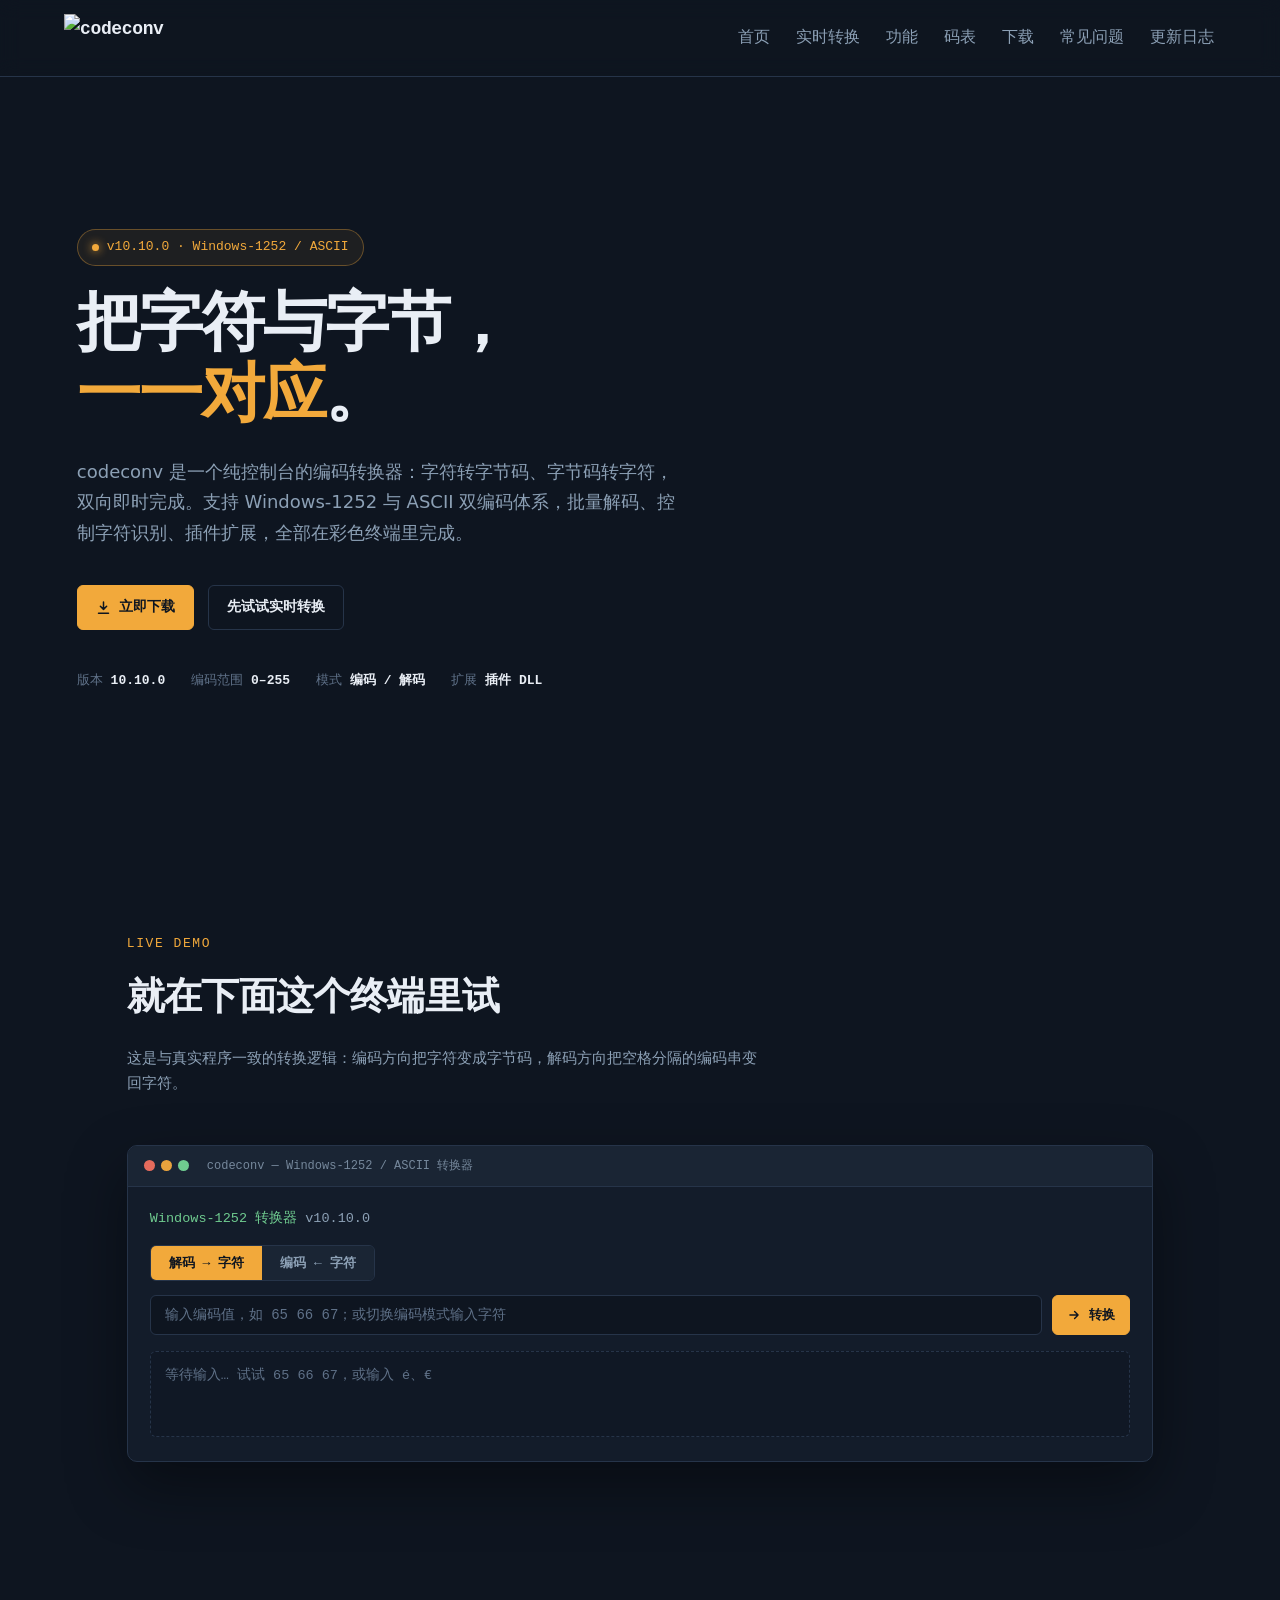
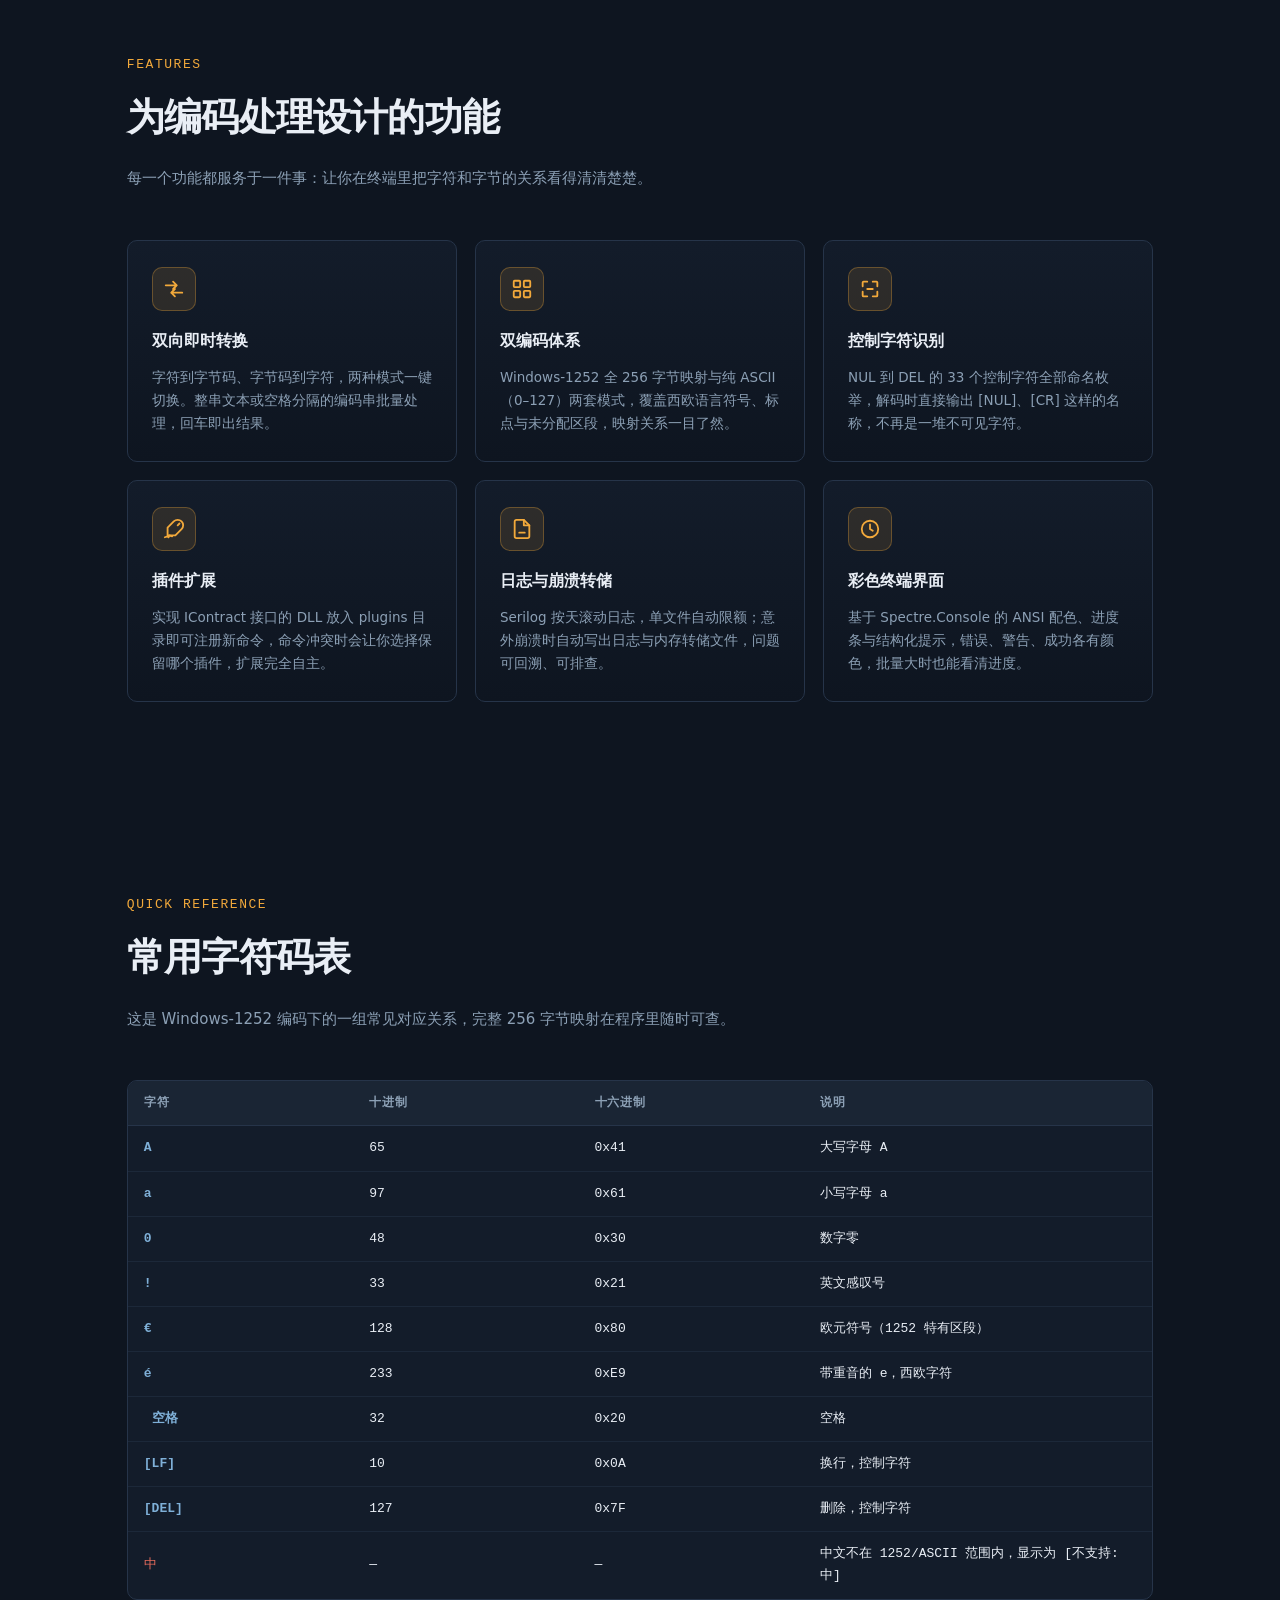
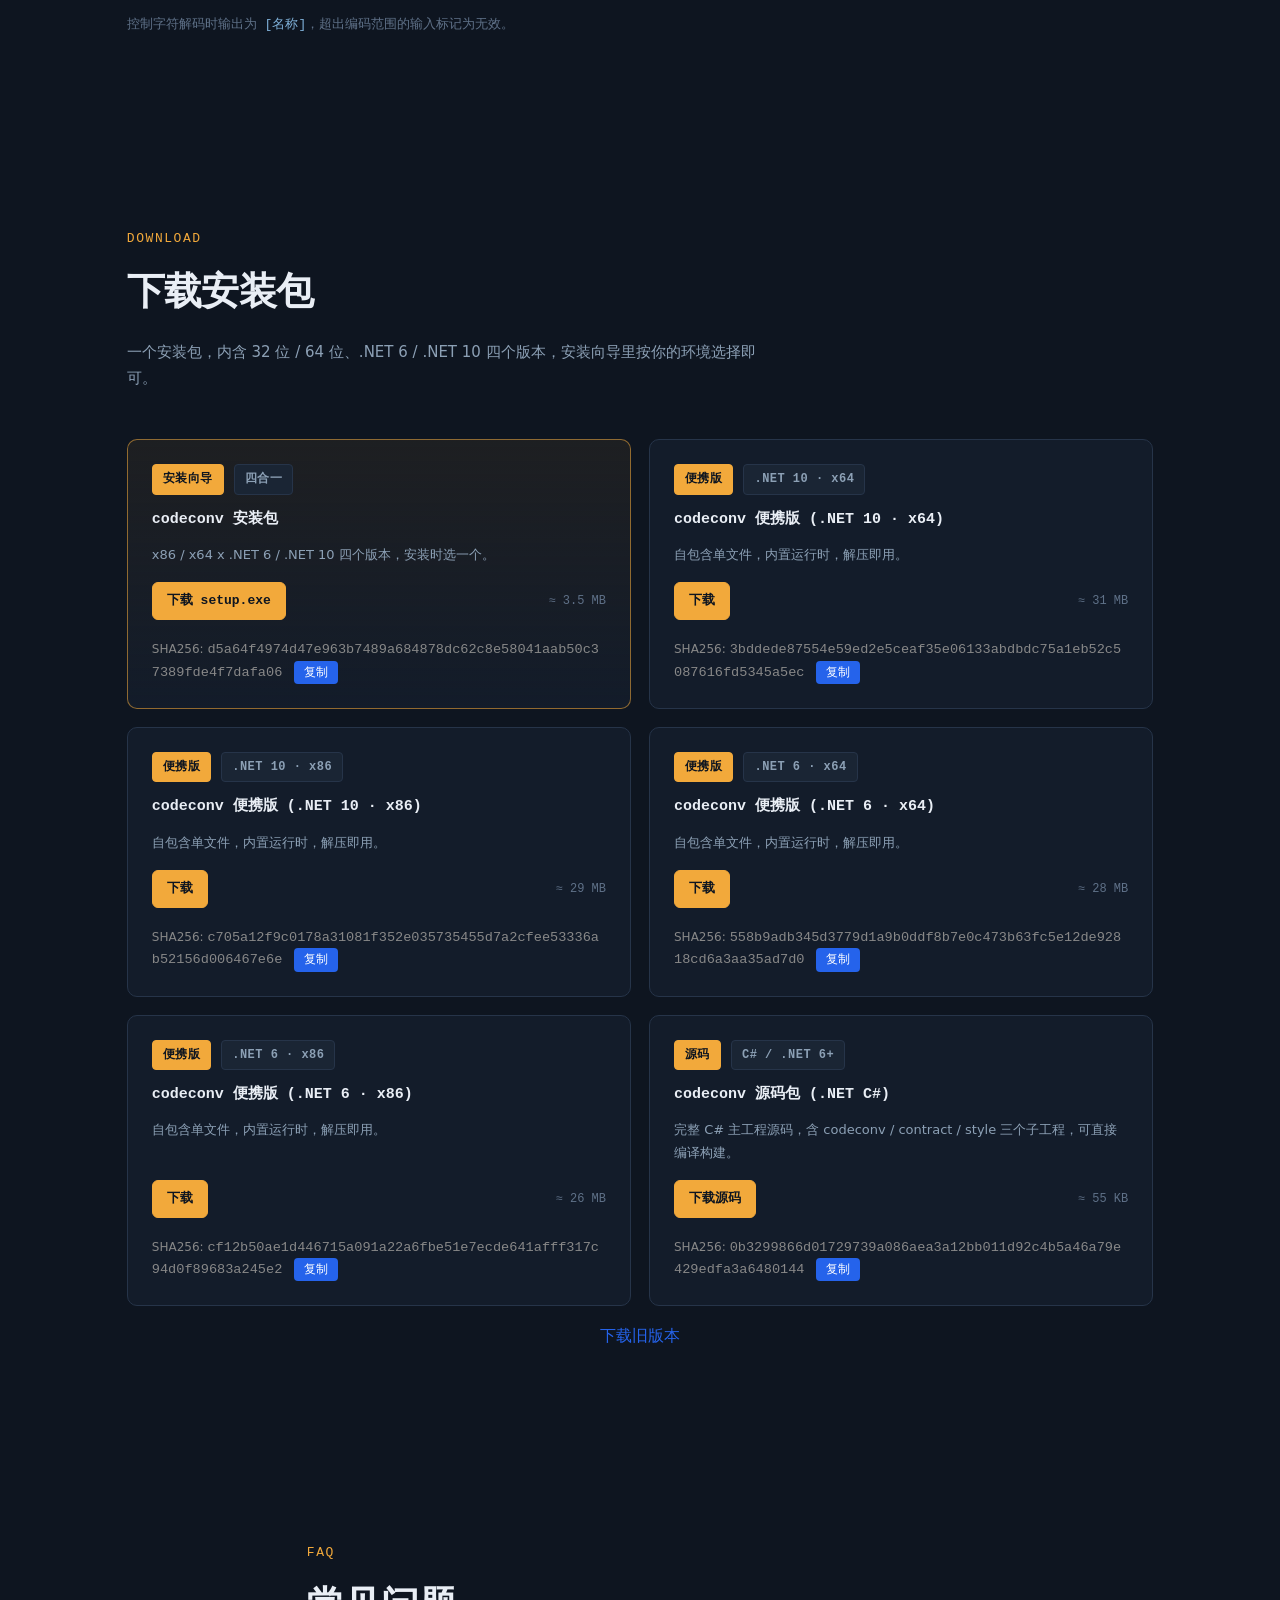
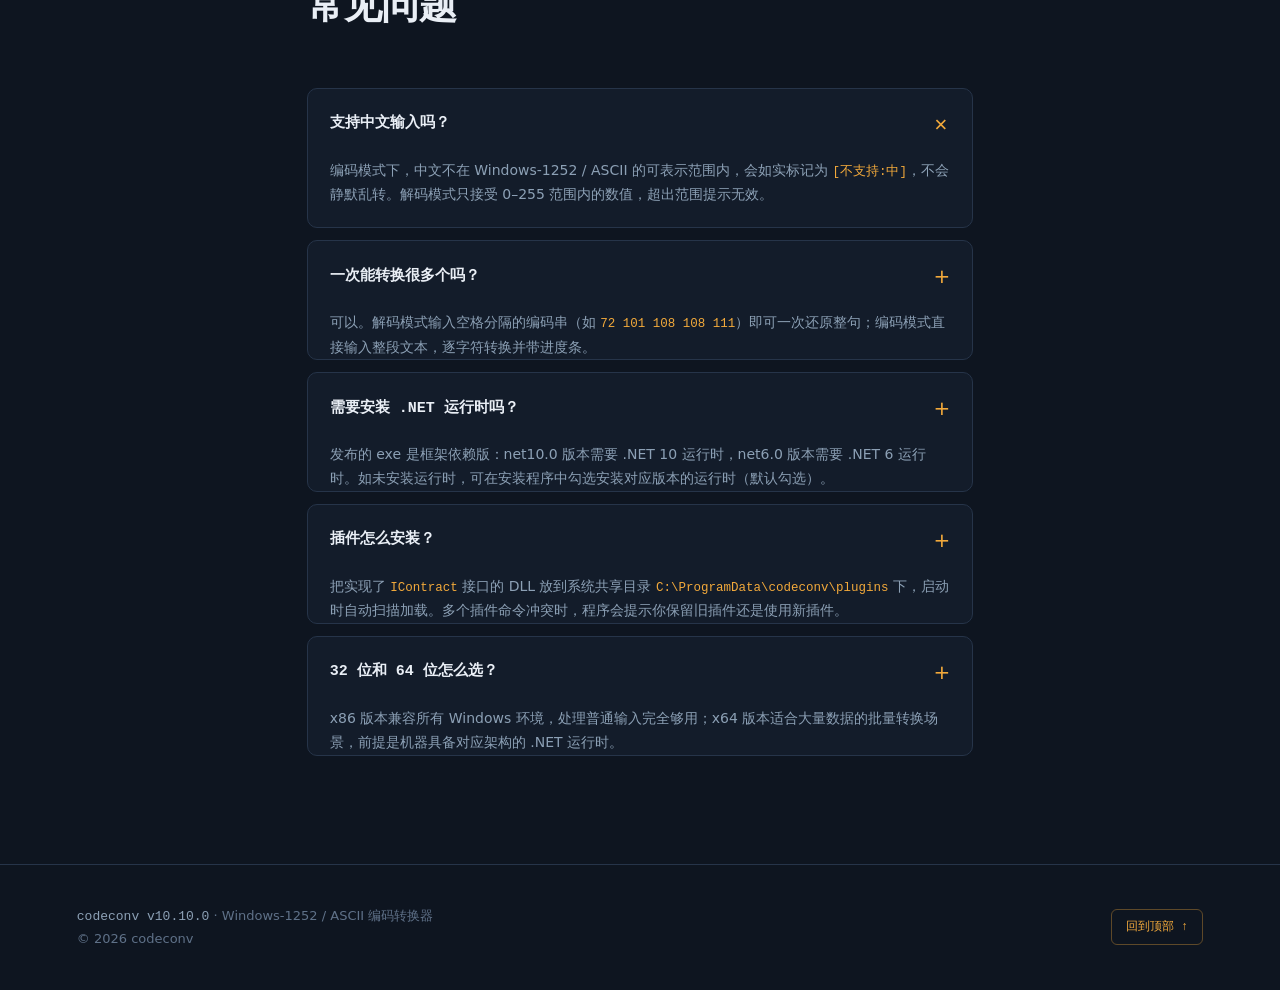
==== index.html @ cea2eac5 "feat: 完成旧版本下载页面，整套网站样式统一" ====
<!DOCTYPE html>
<html lang="zh-CN">

<head>
    <meta charset="UTF-8">
    <meta name="viewport" content="width=device-width, initial-scale=1.0">
    <title>codeconv — Windows-1252 / ASCII 编码转换器</title>
    <meta name="description" content="codeconv 是一款 Windows-1252 / ASCII 字符与字节码双向转换的控制台工具，支持批量解码、控制字符识别、插件扩展与彩色终端界面。">
    <link rel="icon" type="image/png" href="image/logo-icon.ico" sizes="16x16 32x32 48x48 64x64 256x256">
    <link rel="stylesheet"
        href="https://miaoda.feishu.cn/fonts/css2?family=JetBrains+Mono:wght@400;700;800&family=Noto+Sans+SC:wght@400;700;800&display=swap">
    <link rel="stylesheet" href="./style.css">
</head>

<body>
    <!-- ===== 导航 ===== -->
    <header class="nav">
        <div class="brand">
            <img src="image/logo-nav.png" alt="codeconv">
        </div>
        <nav class="nav-links" aria-label="页面导航">
            <a href="#top">首页</a>
            <a href="#demo">实时转换</a>
            <a href="#features">功能</a>
            <a href="#table">码表</a>
            <a href="#download">下载</a>
            <a href="#faq">常见问题</a>
            <a href="./changelog.html">更新日志</a>
        </nav>
    </header>

    <!-- ===== Hero ===== -->
    <section class="hero">
        <div class="hero-inner">
            <div class="hero-eyebrow"><span class="dot"></span> v10.10.0 · Windows-1252 / ASCII</div>
            <h1>把字符与字节，<br><span class="amp">一一对应</span>。</h1>
            <p class="lead">codeconv 是一个纯控制台的编码转换器：字符转字节码、字节码转字符，双向即时完成。支持 Windows-1252 与 ASCII
                双编码体系，批量解码、控制字符识别、插件扩展，全部在彩色终端里完成。</p>
            <div class="hero-cta">
                <a class="btn" href="#download">
                    <svg width="15" height="15" viewBox="0 0 24 24" fill="none" stroke="currentColor" stroke-width="2.4"
                        stroke-linecap="round" stroke-linejoin="round">
                        <path d="M12 3v12m0 0l-5-5m5 5l5-5" />
                        <path d="M4 21h16" />
                    </svg>
                    立即下载
                </a>
                <a class="btn ghost" href="#demo">先试试实时转换</a>
            </div>
            <div class="hero-meta">
                <span>版本 <b>10.10.0</b></span>
                <span>编码范围 <b>0–255</b></span>
                <span>模式 <b>编码 / 解码</b></span>
                <span>扩展 <b>插件 DLL</b></span>
            </div>
        </div>
    </section>

    <!-- ===== 实时转换演示 ===== -->
    <section class="section" id="demo">
        <div class="section-head">
            <div class="kicker">Live demo</div>
            <h2>就在下面这个终端里试</h2>
            <p>这是与真实程序一致的转换逻辑：编码方向把字符变成字节码，解码方向把空格分隔的编码串变回字符。</p>
        </div>
        <div class="demo-shell">
            <div class="demo-bar">
                <span class="dots"><span></span><span></span><span></span></span>
                <span class="demo-title">codeconv — Windows-1252 / ASCII 转换器</span>
            </div>
            <div class="demo-body">
                <div class="demo-banner" id="demoBanner"><span class="ok">Windows-1252 转换器</span> v10.10.0</div>
                <div class="demo-tabs" role="tablist">
                    <button type="button" id="tabDecode" class="on">解码 &#8594; 字符</button>
                    <button type="button" id="tabEncode">编码 &#8592; 字符</button>
                </div>
                <div class="demo-input-row">
                    <input id="demoInput" type="text" placeholder="输入编码值，如 65 66 67；或切换编码模式输入字符" autocomplete="off"
                        spellcheck="false">
                    <button class="btn small" id="demoGo" type="button">
                        <svg width="14" height="14" viewBox="0 0 24 24" fill="none" stroke="currentColor"
                            stroke-width="2.4" stroke-linecap="round" stroke-linejoin="round">
                            <path d="M5 12h14m0 0l-6-6m6 6l-6 6" />
                        </svg>
                        转换
                    </button>
                </div>
                <div class="demo-out" id="demoOut"><span class="hint">等待输入… 试试 65 66 67，或输入 &eacute;、&euro;</span></div>
            </div>
        </div>
    </section>

    <!-- ===== 特性 ===== -->
    <section class="section" id="features">
        <div class="section-head">
            <div class="kicker">Features</div>
            <h2>为编码处理设计的功能</h2>
            <p>每一个功能都服务于一件事：让你在终端里把字符和字节的关系看得清清楚楚。</p>
        </div>
        <div class="features">
            <div class="feat">
                <div class="ic"><svg width="22" height="22" viewBox="0 0 24 24" fill="none" stroke="currentColor"
                        stroke-width="2" stroke-linecap="round" stroke-linejoin="round">
                        <path d="M3 8h12m0 0l-4-4m4 4l-4 4" />
                        <path d="M21 16H9m0 0l4-4m-4 4l4 4" />
                    </svg></div>
                <h3>双向即时转换</h3>
                <p>字符到字节码、字节码到字符，两种模式一键切换。整串文本或空格分隔的编码串批量处理，回车即出结果。</p>
            </div>
            <div class="feat">
                <div class="ic"><svg width="22" height="22" viewBox="0 0 24 24" fill="none" stroke="currentColor"
                        stroke-width="2" stroke-linecap="round" stroke-linejoin="round">
                        <rect x="3" y="3" width="7" height="7" rx="1" />
                        <rect x="14" y="3" width="7" height="7" rx="1" />
                        <rect x="3" y="14" width="7" height="7" rx="1" />
                        <rect x="14" y="14" width="7" height="7" rx="1" />
                    </svg></div>
                <h3>双编码体系</h3>
                <p>Windows-1252 全 256 字节映射与纯 ASCII（0–127）两套模式，覆盖西欧语言符号、标点与未分配区段，映射关系一目了然。</p>
            </div>
            <div class="feat">
                <div class="ic"><svg width="22" height="22" viewBox="0 0 24 24" fill="none" stroke="currentColor"
                        stroke-width="2" stroke-linecap="round" stroke-linejoin="round">
                        <path d="M4 9V5a1 1 0 011-1h4" />
                        <path d="M20 9V5a1 1 0 00-1-1h-4" />
                        <path d="M4 15v4a1 1 0 001 1h4" />
                        <path d="M20 15v4a1 1 0 01-1 1h-4" />
                        <path d="M9 12h6" />
                    </svg></div>
                <h3>控制字符识别</h3>
                <p>NUL 到 DEL 的 33 个控制字符全部命名枚举，解码时直接输出 [NUL]、[CR] 这样的名称，不再是一堆不可见字符。</p>
            </div>
            <div class="feat">
                <div class="ic"><svg width="22" height="22" viewBox="0 0 24 24" fill="none" stroke="currentColor"
                        stroke-width="2" stroke-linecap="round" stroke-linejoin="round">
                        <path d="M20.24 12.24a6 6 0 00-8.49-8.49L5 10.5V19h8.5l6.74-6.76z" />
                        <path d="M16 8l2-2" />
                        <path d="M2 21l3-1 1 1 1-2 3 1" />
                    </svg></div>
                <h3>插件扩展</h3>
                <p>实现 IContract 接口的 DLL 放入 plugins 目录即可注册新命令，命令冲突时会让你选择保留哪个插件，扩展完全自主。</p>
            </div>
            <div class="feat">
                <div class="ic"><svg width="22" height="22" viewBox="0 0 24 24" fill="none" stroke="currentColor"
                        stroke-width="2" stroke-linecap="round" stroke-linejoin="round">
                        <path d="M14 2H6a2 2 0 00-2 2v16a2 2 0 002 2h12a2 2 0 002-2V8z" />
                        <path d="M14 2v6h6" />
                        <path d="M9 16h6" />
                    </svg></div>
                <h3>日志与崩溃转储</h3>
                <p>Serilog 按天滚动日志，单文件自动限额；意外崩溃时自动写出日志与内存转储文件，问题可回溯、可排查。</p>
            </div>
            <div class="feat">
                <div class="ic"><svg width="22" height="22" viewBox="0 0 24 24" fill="none" stroke="currentColor"
                        stroke-width="2" stroke-linecap="round" stroke-linejoin="round">
                        <path d="M12 3a9 9 0 100 18 9 9 0 000-18z" />
                        <path d="M12 7v5l3 2" />
                    </svg></div>
                <h3>彩色终端界面</h3>
                <p>基于 Spectre.Console 的 ANSI 配色、进度条与结构化提示，错误、警告、成功各有颜色，批量大时也能看清进度。</p>
            </div>
        </div>
    </section>

    <!-- ===== 码表 ===== -->
    <section class="section" id="table">
        <div class="section-head">
            <div class="kicker">Quick reference</div>
            <h2>常用字符码表</h2>
            <p>这是 Windows-1252 编码下的一组常见对应关系，完整 256 字节映射在程序里随时可查。</p>
        </div>
        <div class="code-table-wrap">
            <table class="code-table">
                <colgroup>
                    <col>
                    <col>
                    <col>
                    <col>
                </colgroup>
                <thead>
                    <tr>
                        <th>字符</th>
                        <th>十进制</th>
                        <th>十六进制</th>
                        <th>说明</th>
                    </tr>
                </thead>
                <tbody>
                    <tr>
                        <td><span class="ct">A</span></td>
                        <td>65</td>
                        <td>0x41</td>
                        <td>大写字母 A</td>
                    </tr>
                    <tr>
                        <td><span class="ct">a</span></td>
                        <td>97</td>
                        <td>0x61</td>
                        <td>小写字母 a</td>
                    </tr>
                    <tr>
                        <td><span class="ct">0</span></td>
                        <td>48</td>
                        <td>0x30</td>
                        <td>数字零</td>
                    </tr>
                    <tr>
                        <td><span class="ct">!</span></td>
                        <td>33</td>
                        <td>0x21</td>
                        <td>英文感叹号</td>
                    </tr>
                    <tr>
                        <td><span class="ct">&euro;</span></td>
                        <td>128</td>
                        <td>0x80</td>
                        <td>欧元符号（1252 特有区段）</td>
                    </tr>
                    <tr>
                        <td><span class="ct">&eacute;</span></td>
                        <td>233</td>
                        <td>0xE9</td>
                        <td>带重音的 e，西欧字符</td>
                    </tr>
                    <tr>
                        <td><span class="ct">&nbsp;空格&nbsp;</span></td>
                        <td>32</td>
                        <td>0x20</td>
                        <td>空格</td>
                    </tr>
                    <tr>
                        <td><span class="ct">[LF]</span></td>
                        <td>10</td>
                        <td>0x0A</td>
                        <td>换行，控制字符</td>
                    </tr>
                    <tr>
                        <td><span class="ct">[DEL]</span></td>
                        <td>127</td>
                        <td>0x7F</td>
                        <td>删除，控制字符</td>
                    </tr>
                    <tr>
                        <td><span class="bd">中</span></td>
                        <td>—</td>
                        <td>—</td>
                        <td>中文不在 1252/ASCII 范围内，显示为 [不支持:中]</td>
                    </tr>
                </tbody>
            </table>
        </div>
        <p class="legend">控制字符解码时输出为 <span>[名称]</span>，超出编码范围的输入标记为无效。</p>
    </section>

        <!-- ===== 下载 ===== -->
    <section class="section" id="download">
        <div class="section-head">
            <div class="kicker">Download</div>
            <h2>下载安装包</h2>
            <p>一个安装包，内含 32 位 / 64 位、.NET 6 / .NET 10 四个版本，安装向导里按你的环境选择即可。</p>
        </div>
        <div class="dl-grid">
            <div class="dl-card reco">
                <div class="dl-top">
                    <span class="dl-tag hot">安装向导</span>
                    <span class="dl-tag tfm">四合一</span>
                </div>
                <div class="dl-name">codeconv 安装包</div>
                <div class="dl-desc">x86 / x64 x .NET 6 / .NET 10 四个版本，安装时选一个。</div>
                <div class="dl-foot">
                    <a class="btn small" href="./download/install/setup.exe">下载 setup.exe</a>
                    <span class="dl-meta">≈ 3.5 MB</span>
                </div>
                <div class="sha256">SHA256: <span class="hash-text">d5a64f4974d47e963b7489a684878dc62c8e58041aab50c37389fde4f7dafa06</span> <button type="button" class="copy-btn" onclick="copyHash(this)">复制</button></div>
            </div>
            <div class="dl-card">
                <div class="dl-top">
                    <span class="dl-tag hot">便携版</span>
                    <span class="dl-tag tfm">.NET 10 · x64</span>
                </div>
                <div class="dl-name">codeconv 便携版 (.NET 10 · x64)</div>
                <div class="dl-desc">自包含单文件，内置运行时，解压即用。</div>
                <div class="dl-foot">
                    <a class="btn small" href="./download/portable/codeconv-10.10.0-portable-net10-x64.zip">下载</a>
                    <span class="dl-meta">≈ 31 MB</span>
                </div>
                <div class="sha256">SHA256: <span class="hash-text">3bddede87554e59ed2e5ceaf35e06133abdbdc75a1eb52c5087616fd5345a5ec</span> <button type="button" class="copy-btn" onclick="copyHash(this)">复制</button></div>
            </div>
            <div class="dl-card">
                <div class="dl-top">
                    <span class="dl-tag hot">便携版</span>
                    <span class="dl-tag tfm">.NET 10 · x86</span>
                </div>
                <div class="dl-name">codeconv 便携版 (.NET 10 · x86)</div>
                <div class="dl-desc">自包含单文件，内置运行时，解压即用。</div>
                <div class="dl-foot">
                    <a class="btn small" href="./download/portable/codeconv-10.10.0-portable-net10-x86.zip">下载</a>
                    <span class="dl-meta">≈ 29 MB</span>
                </div>
                <div class="sha256">SHA256: <span class="hash-text">c705a12f9c0178a31081f352e035735455d7a2cfee53336ab52156d006467e6e</span> <button type="button" class="copy-btn" onclick="copyHash(this)">复制</button></div>
            </div>
            <div class="dl-card">
                <div class="dl-top">
                    <span class="dl-tag hot">便携版</span>
                    <span class="dl-tag tfm">.NET 6 · x64</span>
                </div>
                <div class="dl-name">codeconv 便携版 (.NET 6 · x64)</div>
                <div class="dl-desc">自包含单文件，内置运行时，解压即用。</div>
                <div class="dl-foot">
                    <a class="btn small" href="./download/portable/codeconv-10.10.0-portable-net6-x64.zip">下载</a>
                    <span class="dl-meta">≈ 28 MB</span>
                </div>
                <div class="sha256">SHA256: <span class="hash-text">558b9adb345d3779d1a9b0ddf8b7e0c473b63fc5e12de92818cd6a3aa35ad7d0</span> <button type="button" class="copy-btn" onclick="copyHash(this)">复制</button></div>
            </div>
            <div class="dl-card">
                <div class="dl-top">
                    <span class="dl-tag hot">便携版</span>
                    <span class="dl-tag tfm">.NET 6 · x86</span>
                </div>
                <div class="dl-name">codeconv 便携版 (.NET 6 · x86)</div>
                <div class="dl-desc">自包含单文件，内置运行时，解压即用。</div>
                <div class="dl-foot">
                    <a class="btn small" href="./download/portable/codeconv-10.10.0-portable-net6-x86.zip">下载</a>
                    <span class="dl-meta">≈ 26 MB</span>
                </div>
                <div class="sha256">SHA256: <span class="hash-text">cf12b50ae1d446715a091a22a6fbe51e7ecde641afff317c94d0f89683a245e2</span> <button type="button" class="copy-btn" onclick="copyHash(this)">复制</button></div>
            </div>
            <div class="dl-card">
                <div class="dl-top">
                    <span class="dl-tag hot">源码</span>
                    <span class="dl-tag tfm">C# / .NET 6+</span>
                </div>
                <div class="dl-name">codeconv 源码包 (.NET C#)</div>
                <div class="dl-desc">完整 C# 主工程源码，含 codeconv / contract / style 三个子工程，可直接编译构建。</div>
                <div class="dl-foot">
                    <a class="btn small" href="./download/source/codeconv-10.10.0-source.zip">下载源码</a>
                    <span class="dl-meta">≈ 55 KB</span>
                </div>
                <div class="sha256">SHA256: <span class="hash-text">0b3299866d01729739a086aea3a12bb011d92c4b5a46a79e429edfa3a6480144</span> <button type="button" class="copy-btn" onclick="copyHash(this)">复制</button></div>
            </div>
        </div>
        <div class="download-old">
            <a href="./download-old.html">下载旧版本</a>
        </div>
    </section>

    <!-- ===== FAQ ===== -->
    <section class="section faq" id="faq">
        <div class="section-head">
            <div class="kicker">FAQ</div>
            <h2>常见问题</h2>
        </div>
        <details open>
            <summary>支持中文输入吗？<span class="plus">+</span></summary>
            <div class="faq-body">编码模式下，中文不在 Windows-1252 / ASCII 的可表示范围内，会如实标记为 <code>[不支持:中]</code>，不会静默乱转。解码模式只接受
                0–255 范围内的数值，超出范围提示无效。</div>
        </details>
        <details>
            <summary>一次能转换很多个吗？<span class="plus">+</span></summary>
            <div class="faq-body">可以。解码模式输入空格分隔的编码串（如 <code>72 101 108 108 111</code>）即可一次还原整句；编码模式直接输入整段文本，逐字符转换并带进度条。
            </div>
        </details>
        <details>
            <summary>需要安装 .NET 运行时吗？<span class="plus">+</span></summary>
            <div class="faq-body">发布的 exe 是框架依赖版：net10.0 版本需要 .NET 10 运行时，net6.0 版本需要 .NET 6 运行时。如未安装运行时，可在安装程序中勾选安装对应版本的运行时（默认勾选）。
            </div>
        </details>
        <details>
            <summary>插件怎么安装？<span class="plus">+</span></summary>
            <div class="faq-body">把实现了 <code>IContract</code> 接口的 DLL 放到系统共享目录
                <code>C:\ProgramData\codeconv\plugins</code> 下，启动时自动扫描加载。多个插件命令冲突时，程序会提示你保留旧插件还是使用新插件。</div>
        </details>
        <details>
            <summary>32 位和 64 位怎么选？<span class="plus">+</span></summary>
            <div class="faq-body">x86 版本兼容所有 Windows 环境，处理普通输入完全够用；x64 版本适合大量数据的批量转换场景，前提是机器具备对应架构的 .NET 运行时。</div>
        </details>
    </section>

    <!-- ===== 底部 ===== -->
    <footer class="footer">
        <div>
            <span class="fmono">codeconv v10.10.0</span> · Windows-1252 / ASCII 编码转换器<br>
            © 2026 codeconv
        </div>
        <a class="to-top" href="#top" data-top>回到顶部 ↑</a>
    </footer>

    <script>
        (function () {
            'use strict';
            var $ = function (id) { return document.getElementById(id); };
            var mode = 'decode';

            var w1252 = {
                128: '\u20AC', 129: '[未分配]', 130: '\u201A', 131: '\u0192', 132: '\u201E', 133: '\u2026', 134: '\u2020',
                135: '\u2021', 136: '\u02C6', 137: '\u2030', 138: '\u0160', 139: '\u2039', 140: '\u0152', 141: '[未分配]', 
                142: '\u017D', 143: '[未分配]', 144:'[未分配]', 145: '\u2018', 146: '\u2019', 147: '\u201C', 148: '\u201D',
                149: '\u2022', 150: '\u2013', 151: '\u2014', 152: '\u02DC', 153: '\u2122', 154: '\u0161', 155: '\u203A', 
                156: '\u0153', 157: '[未分配]', 158: '\u017E', 159: '\u0178', 160: '\u00A0', 161: '\u00A1', 162: '\u00A2',
                163: '\u00A3', 164: '\u00A4', 165: '\u00A5', 166: '\u00A6', 167: '\u00A7', 168: '\u00A8', 169: '\u00A9',
                170: '\u00AA', 171: '\u00AB', 172: '\u00AC', 173: '\u00AD', 174: '\u00AE', 175: '\u00AF', 176: '\u00B0',
                177: '\u00B1', 178: '\u00B2', 179: '\u00B3', 180: '\u00B4', 181: '\u00B5', 182: '\u00B6', 183: '\u00B7',
                184: '\u00B8', 185: '\u00B9', 186: '\u00BA', 187: '\u00BB', 188: '\u00BC', 189: '\u00BD', 190: '\u00BE',
                191: '\u00BF', 192: '\u00C0', 193: '\u00C1', 194: '\u00C2', 195: '\u00C3', 196: '\u00C4', 197: '\u00C5',
                198: '\u00C6', 199: '\u00C7', 200: '\u00C8', 201: '\u00C9', 202: '\u00CA', 203: '\u00CB', 204: '\u00CC',
                205: '\u00CD', 206: '\u00CE', 207: '\u00CF', 208: '\u00D0', 209: '\u00D1', 210: '\u00D2', 211: '\u00D3',
                212: '\u00D4', 213: '\u00D5', 214: '\u00D6', 215: '\u00D7', 216: '\u00D8', 217: '\u00D9', 218: '\u00DA', 
                219: '\u00DB', 220: '\u00DC', 221: '\u00DD', 222: '\u00DE', 223: '\u00DF', 224: '\u00E0', 225: '\u00E1',
                226: '\u00E2', 227: '\u00E3', 228: '\u00E4', 229: '\u00E5', 230: '\u00E6', 231: '\u00E7', 232: '\u00E8',
                233: '\u00E9', 234: '\u00EA', 235: '\u00EB', 236: '\u00EC', 237: '\u00ED', 238: '\u00EE', 239: '\u00EF',
                240: '\u00F0', 241: '\u00F1', 242: '\u00F2', 243: '\u00F3', 244: '\u00F4', 245: '\u00F5', 246: '\u00F6',
                247: '\u00F7', 248: '\u00F8', 249: '\u00F9', 250: '\u00FA', 251: '\u00FB', 252: '\u00FC', 253: '\u00FD',
                254: '\u00FE', 255: '\u00FF'
            };
            var ctrl = ['NUL', 'SOH', 'STX', 'ETX', 'EOT', 'ENQ', 'ACK', 'BEL', 'BS', 'HT', 'LF', 'VT', 'FF', 'CR', 'SO', 'SI',
                'DLE', 'DC1', 'DC2', 'DC3', 'DC4', 'NAK', 'SYN', 'ETB', 'CAN', 'EM', 'SUB', 'ESC', 'FS', 'GS', 'RS', 'US'];
            var ctrlName = {};
            ctrl.forEach(function (n, i) { ctrlName[i] = n; });
            ctrlName[127] = 'DEL';
            var charToCode = {};
            for (var i = 0; i < 128; i++) { charToCode[String.fromCharCode(i)] = i; }
            for (var k in w1252) { if (w1252[k] !== '\uFFFD') { charToCode[w1252[k]] = parseInt(k, 10); } }

            function esc(s) {
                return s.replace(/&/g, '&amp;').replace(/</g, '&lt;').replace(/>/g, '&gt;').replace(/\n/g, '<br>');
            }
            function html(s) { return s.replace(/&/g, '&amp;').replace(/</g, '&lt;').replace(/>/g, '&gt;'); }

            function decodeLine(raw) {
                var parts = raw.split(/\s+/).filter(Boolean);
                if (!parts.length) return '<span class="hint">没有可解码的内容</span>';
                var lines = [];
                parts.forEach(function (p) {
                    var n = parseInt(p, 10);
                    if (isNaN(n)) { lines.push('<span class="arrow">' + esc(p) + '</span> <span class="bad">[非数字] &#10005;</span>'); return; }
                    if (n < 0 || n > 255) { lines.push('<span class="arrow">' + esc(p) + '</span> <span class="bad">[无效] &#10005;</span>'); return; }
                    var out;
                    if (ctrlName[n] !== undefined) { out = '[控制字符:' + ctrlName[n] + ']'; }
                    else if (w1252[n]) { out = w1252[n]; }
                    else { out = String.fromCharCode(n); }
                    lines.push('<span class="arrow">' + esc(p) + '</span> &#8594; <span class="ctrl">' + html(out) + '</span>');
                });
                return lines.join('<br>');
            }

            function encodeLine(raw) {
                if (!raw.length) return '<span class="hint">没有可编码的内容</span>';
                var lines = [];
                for (var i = 0; i < raw.length; i++) {
                    var c = raw[i];
                    var code = charToCode[c];
                    var out;
                    if (code !== undefined) { out = '<span class="ctrl">' + code + '</span>'; }
                    else { out = '<span class="bad">[不支持:' + esc(c) + '] &#10005;</span>'; }
                    lines.push('<span class="arrow">' + esc(c) + '</span> &#8594; ' + out);
                }
                return lines.join('<br>');
            }

            function run() {
                var val = $('demoInput').value.trim();
                var out = $('demoOut');
                if (!val) { out.innerHTML = '<span class="hint">输入内容为空，先输入点什么再转换。</span>'; return; }
                out.innerHTML = mode === 'decode' ? decodeLine(val) : encodeLine(val);
            }

            function setMode(m) {
                mode = m;
                $('tabDecode').className = m === 'decode' ? 'on' : '';
                $('tabEncode').className = m === 'encode' ? 'on' : '';
                $('demoInput').placeholder = m === 'decode'
                    ? '输入编码值，如 65 66 67'
                    : '输入字符，如 Hello € é';
                $('demoBanner').innerHTML = m === 'decode'
                    ? '<span class="ok">解码模式</span>  &#8594; 编码值 &#8594; 字符'
                    : '<span class="ok">编码模式</span>  &#8594; 字符 &#8594; 编码值';
                $('demoOut').innerHTML = '<span class="hint">等待输入…</span>';
            }

            $('tabDecode').addEventListener('click', function () { setMode('decode'); });
            $('tabEncode').addEventListener('click', function () { setMode('encode'); });
            $('demoGo').addEventListener('click', run);
            $('demoInput').addEventListener('keydown', function (e) { if (e.key === 'Enter') run(); });
            document.querySelector('[data-top]').addEventListener('click', function () { window.scrollTo({ top: 0, behavior: 'smooth' }); });
            document.querySelectorAll('.faq details').forEach(function (d) {
                var summary = d.querySelector('summary');
                function expand() {
                    d.classList.add('open');
                }
                function collapse() {
                    d.classList.remove('open');
                }
                if (d.hasAttribute('open')) {
                    d.classList.add('open');
                }
                d.setAttribute('open', '');
                summary.addEventListener('click', function (e) {
                    e.preventDefault();
                    if (d.classList.contains('open')) {
                        collapse();
                    } else {
                        expand();
                    }
                });
            });
        })();
    </script>
<script>
function copyHash(btn){
  const text = btn.previousElementSibling.textContent.trim();
  navigator.clipboard.writeText(text).then(()=>{
    const old = btn.textContent;
    btn.textContent = "已复制!";
    setTimeout(()=>btn.textContent = old, 1500);
  }).catch(()=>alert("复制失败，请手动复制：" + text));
}
</script>
</body>

</html>
---- style.css ----
:root {
    --bg: #0E1520;
    --bg-2: #131C2A;
    --bg-3: #1A2534;
    --line: #263449;
    --ink: #E9EEF5;
    --dim: #8CA0B5;
    --dim-2: #5F7188;
    --amber: #F2A93B;
    --amber-deep: #C77F1E;
    --blue: #7FB0D8;
    --ok: #6FCB8F;
    --bad: #E56B5C;
    --mono: 'JetBrains Mono', ui-monospace, Consolas, 'Courier New', monospace;
    --sans: 'Noto Sans SC', system-ui, -apple-system, 'Segoe UI', 'Microsoft YaHei', sans-serif;
    --radius: 6px;
}

* {
    box-sizing: border-box;
    margin: 0;
    padding: 0
}

html {
    scroll-behavior: smooth
}

body {
    background: var(--bg);
    color: var(--ink);
    font-family: var(--sans);
    line-height: 1.7;
    -webkit-font-smoothing: antialiased;
    overflow-x: hidden;
}

::selection {
    background: var(--amber);
    color: #0E1520
}

a {
    color: inherit;
    text-decoration: none
}

img {
    max-width: 100%;
    display: block
}

/* ===== 顶部导航 ===== */
.nav {
    position: sticky;
    top: 0;
    z-index: 50;
    display: flex;
    align-items: center;
    gap: 28px;
    padding: 14px clamp(20px, 5vw, 64px);
    background: rgba(14, 21, 32, .86);
    backdrop-filter: blur(10px);
    border-bottom: 1px solid var(--line);
}

.brand {
    display: flex;
    align-items: center;
    gap: 10px;
    font-family: var(--mono);
    font-weight: 800;
    font-size: 18px;
    letter-spacing: -.02em
}

.brand img {
    flex: none;
    height: 48px;
    width: auto
}

.nav-links {
    display: flex;
    gap: 22px;
    margin-left: auto;
    font-size: 16px;
    color: var(--dim)
}

.nav-links a {
    padding: 6px 2px;
    border-bottom: 2px solid transparent;
    transition: color .2s, border-color .2s
}

.nav-links a:hover {
    color: var(--ink);
    border-color: var(--amber)
}

.btn {
    display: inline-flex;
    align-items: center;
    gap: 8px;
    font-family: var(--mono);
    font-weight: 700;
    font-size: 14px;
    padding: 10px 18px;
    border-radius: var(--radius);
    background: var(--amber);
    color: #0E1520;
    border: 1px solid var(--amber);
    cursor: pointer;
    transition: transform .15s, box-shadow .2s, background .2s;
}

.btn:hover {
    background: #FFC05C;
    box-shadow: 0 6px 24px rgba(242, 169, 59, .28);
    transform: translateY(-1px)
}

.btn.ghost {
    background: transparent;
    color: var(--ink);
    border-color: var(--line)
}

.btn.ghost:hover {
    color: var(--amber);
    border-color: var(--amber);
    box-shadow: none;
    transform: none
}

.btn.small {
    padding: 7px 14px;
    font-size: 13px
}

.btn svg {
    flex: none
}

/* ===== Hero ===== */
.hero {
    position: relative;
    min-height: min(88vh, 760px);
    display: flex;
    align-items: center;
    padding: 72px clamp(20px, 6vw, 84px) 64px;
    isolation: isolate;
}

.hero::before {
    content: "";
    position: absolute;
    inset: 0;
    z-index: -2;
    background: url('image/hero-bg.jpg') center/cover no-repeat;
}

.hero::after {
    content: "";
    position: absolute;
    inset: 0;
    z-index: -1;
    background:
        linear-gradient(90deg, rgba(14, 21, 32, .97) 0%, rgba(14, 21, 32, .86) 42%, rgba(14, 21, 32, .45) 100%),
        linear-gradient(180deg, rgba(14, 21, 32, .55) 0%, rgba(14, 21, 32, .05) 40%, rgba(14, 21, 32, .92) 100%);
}

.hero-inner {
    max-width: 1180px;
    margin: 0 auto;
    width: 100%
}

.hero-eyebrow {
    display: inline-flex;
    align-items: center;
    gap: 8px;
    font-family: var(--mono);
    font-size: 13px;
    color: var(--amber);
    border: 1px solid rgba(242, 169, 59, .35);
    border-radius: 999px;
    padding: 6px 14px;
    margin-bottom: 26px;
    background: rgba(242, 169, 59, .07);
}

.hero-eyebrow .dot {
    width: 7px;
    height: 7px;
    border-radius: 50%;
    background: var(--amber);
    box-shadow: 0 0 10px var(--amber)
}

.hero h1 {
    font-family: var(--mono);
    font-size: clamp(34px, 6vw, 64px);
    font-weight: 800;
    line-height: 1.12;
    letter-spacing: -.03em;
    max-width: 14em;
    margin-bottom: 22px;
}

.hero h1 .amp {
    color: var(--amber)
}

.hero p.lead {
    font-size: clamp(15px, 1.6vw, 18px);
    color: var(--dim);
    max-width: 34em;
    margin-bottom: 36px;
}

.hero-cta {
    display: flex;
    gap: 14px;
    flex-wrap: wrap;
    align-items: center
}

.hero-meta {
    margin-top: 40px;
    display: flex;
    gap: 26px;
    flex-wrap: wrap;
    font-family: var(--mono);
    font-size: 13px;
    color: var(--dim-2);
}

.hero-meta b {
    color: var(--ink);
    font-weight: 700
}

/* ===== 区块通用 ===== */
.section {
    padding: 96px clamp(20px, 6vw, 84px);
    max-width: 1180px;
    margin: 0 auto
}

.section-head {
    margin-bottom: 48px;
    max-width: 640px
}

.section-head .kicker {
    font-family: var(--mono);
    font-size: 13px;
    color: var(--amber);
    letter-spacing: .12em;
    text-transform: uppercase;
    margin-bottom: 12px;
}

.section-head h2 {
    font-family: var(--mono);
    font-size: clamp(26px, 3.4vw, 38px);
    font-weight: 800;
    letter-spacing: -.02em;
    margin-bottom: 14px
}

.section-head p {
    color: var(--dim);
    font-size: 15px
}

/* ===== 终端演示 ===== */
.demo-shell {
    border: 1px solid var(--line);
    border-radius: 10px;
    overflow: hidden;
    background: var(--bg-2);
    box-shadow: 0 24px 60px rgba(0, 0, 0, .4);
}

.demo-bar {
    display: flex;
    align-items: center;
    gap: 8px;
    padding: 10px 16px;
    background: var(--bg-3);
    border-bottom: 1px solid var(--line);
    font-family: var(--mono);
    font-size: 12px;
    color: var(--dim);
}

.demo-bar .dots {
    display: flex;
    gap: 6px;
    margin-right: 10px
}

.demo-bar .dots span {
    width: 11px;
    height: 11px;
    border-radius: 50%;
    display: block
}

.demo-bar .dots span:nth-child(1) {
    background: #E56B5C
}

.demo-bar .dots span:nth-child(2) {
    background: #E8A33D
}

.demo-bar .dots span:nth-child(3) {
    background: #6FCB8F
}

.demo-title {
    opacity: .8
}

.demo-body {
    padding: 20px 22px 24px;
    font-family: var(--mono);
    font-size: 13.5px;
    line-height: 1.75
}

.demo-banner {
    color: var(--dim);
    margin-bottom: 14px;
    white-space: pre-wrap
}

.demo-banner .ok {
    color: var(--ok)
}

.demo-tabs {
    display: flex;
    gap: 0;
    margin: 14px 0;
    border: 1px solid var(--line);
    border-radius: var(--radius);
    width: fit-content;
    overflow: hidden
}

.demo-tabs button {
    font-family: var(--mono);
    font-size: 13px;
    font-weight: 700;
    padding: 8px 18px;
    border: 0;
    cursor: pointer;
    background: var(--bg-3);
    color: var(--dim);
    transition: background .15s, color .15s;
}

.demo-tabs button.on {
    background: var(--amber);
    color: #0E1520
}

.demo-input-row {
    display: flex;
    gap: 10px;
    margin-bottom: 16px
}

.demo-input-row input {
    flex: 1;
    min-width: 0;
    font-family: var(--mono);
    font-size: 14px;
    color: var(--ink);
    background: var(--bg);
    border: 1px solid var(--line);
    border-radius: var(--radius);
    padding: 11px 14px;
    outline: none;
    transition: border-color .2s;
}

.demo-input-row input:focus {
    border-color: var(--amber)
}

.demo-input-row input::placeholder {
    color: var(--dim-2)
}

.demo-out {
    min-height: 86px;
    border: 1px dashed var(--line);
    border-radius: var(--radius);
    padding: 12px 14px;
    color: var(--ink);
    white-space: pre-wrap;
    background: rgba(14, 21, 32, .5);
}

.demo-out .hint {
    color: var(--dim-2)
}

.demo-out .ctrl {
    color: var(--blue)
}

.demo-out .bad {
    color: var(--bad)
}

.demo-out .arrow {
    color: var(--dim-2)
}

/* ===== 特性卡 ===== */
.features {
    display: grid;
    grid-template-columns: repeat(3, 1fr);
    gap: 18px
}

.feat {
    border: 1px solid var(--line);
    border-radius: 10px;
    padding: 26px 24px;
    background: linear-gradient(180deg, var(--bg-2), var(--bg));
    transition: border-color .2s, transform .2s;
}

.feat:hover {
    border-color: var(--amber-deep);
    transform: translateY(-3px)
}

.feat .ic {
    width: 44px;
    height: 44px;
    border-radius: 10px;
    display: flex;
    align-items: center;
    justify-content: center;
    background: rgba(242, 169, 59, .12);
    border: 1px solid rgba(242, 169, 59, .3);
    margin-bottom: 18px;
    color: var(--amber);
}

.feat h3 {
    font-family: var(--mono);
    font-size: 16px;
    font-weight: 700;
    margin-bottom: 10px
}

.feat p {
    font-size: 13.5px;
    color: var(--dim)
}

/* ===== 码表 ===== */
.code-table-wrap {
    border: 1px solid var(--line);
    border-radius: 10px;
    overflow: hidden;
    background: var(--bg-2)
}

table.code-table {
    width: 100%;
    border-collapse: collapse;
    table-layout: fixed;
    font-family: var(--mono);
    font-size: 13px
}

table.code-table colgroup col:nth-child(1) {
    width: 22%
}

table.code-table colgroup col:nth-child(2) {
    width: 22%
}

table.code-table colgroup col:nth-child(3) {
    width: 22%
}

table.code-table colgroup col:nth-child(4) {
    width: 34%
}

table.code-table th {
    text-align: left;
    padding: 12px 16px;
    background: var(--bg-3);
    color: var(--dim);
    font-weight: 700;
    border-bottom: 1px solid var(--line);
    font-size: 12px;
    letter-spacing: .08em;
}

table.code-table td {
    padding: 11px 16px;
    border-bottom: 1px solid rgba(38, 52, 73, .5);
    color: var(--ink)
}

table.code-table tr:last-child td {
    border-bottom: 0
}

table.code-table td .ct {
    color: var(--blue);
    font-weight: 700
}

table.code-table td .bd {
    color: var(--bad)
}

.legend {
    margin-top: 14px;
    font-size: 13px;
    color: var(--dim-2);
    font-family: var(--mono)
}

.legend span {
    color: var(--blue)
}

/* ===== 下载 ===== */
.dl-grid {
    display: grid;
    grid-template-columns: repeat(2, 1fr);
    gap: 18px
}

.dl-card {
    border: 1px solid var(--line);
    border-radius: 10px;
    padding: 24px;
    background: var(--bg-2);
    display: flex;
    flex-direction: column;
    gap: 12px;
    transition: border-color .2s;
}

.dl-card:hover {
    border-color: var(--amber-deep)
}

.dl-card.reco {
    border-color: rgba(242, 169, 59, .55);
    background: linear-gradient(180deg, rgba(242, 169, 59, .07), var(--bg-2))
}

.dl-top {
    display: flex;
    align-items: center;
    gap: 10px
}

.dl-tag {
    font-family: var(--mono);
    font-size: 12px;
    font-weight: 800;
    padding: 4px 10px;
    border-radius: 4px;
    letter-spacing: .04em;
}

.dl-tag.x86 {
    background: rgba(127, 176, 216, .14);
    color: var(--blue);
    border: 1px solid rgba(127, 176, 216, .35)
}

.dl-tag.x64 {
    background: rgba(111, 203, 143, .12);
    color: var(--ok);
    border: 1px solid rgba(111, 203, 143, .35)
}

.dl-tag.tfm {
    background: var(--bg-3);
    color: var(--dim);
    border: 1px solid var(--line)
}

.dl-tag.hot {
    background: var(--amber);
    color: #0E1520;
    border: 1px solid var(--amber)
}

.dl-name {
    font-family: var(--mono);
    font-weight: 700;
    font-size: 15px
}

.dl-desc {
    font-size: 13px;
    color: var(--dim);
    flex: 1
}

.dl-meta {
    font-family: var(--mono);
    font-size: 12px;
    color: var(--dim-2)
}

.dl-foot {
    display: flex;
    align-items: center;
    justify-content: space-between;
    gap: 10px;
    margin-top: 4px
}

/* ===== FAQ ===== */
.faq {
    max-width: 820px
}

.faq details {
    border: 1px solid var(--line);
    border-radius: 10px;
    margin-bottom: 12px;
    background: var(--bg-2);
    overflow: hidden;
    display: grid;
    grid-template-rows: auto minmax(0, 0fr);
    transition: grid-template-rows .5s ease-in-out;
}

.faq details.open {
    grid-template-rows: auto minmax(0, 1fr);
}

.faq summary {
    list-style: none;
    cursor: pointer;
    display: flex;
    align-items: center;
    justify-content: space-between;
    gap: 14px;
    padding: 18px 22px;
    font-family: var(--mono);
    font-weight: 700;
    font-size: 15px;
}

.faq summary::-webkit-details-marker {
    display: none
}

.faq summary .plus {
    flex: none;
    color: var(--amber);
    font-size: 20px;
    font-weight: 400;
    transition: transform .2s;
    font-family: var(--sans)
}

.faq details.open summary .plus {
    transform: rotate(45deg)
}

.faq .faq-body {
    overflow: hidden;
    min-height: 0;
    padding: 0 22px;
    color: var(--dim);
    font-size: 14px;
    transition: padding .5s ease-in-out;
}

.faq details.open .faq-body {
    padding: 0 22px 20px;
}

.faq .faq-body code {
    font-family: var(--mono);
    color: var(--amber);
    font-size: 12.5px
}

/* ===== 底部 ===== */
.footer {
    border-top: 1px solid var(--line);
    padding: 40px clamp(20px, 6vw, 84px);
    display: flex;
    align-items: center;
    justify-content: space-between;
    gap: 16px;
    flex-wrap: wrap;
    color: var(--dim-2);
    font-size: 13px;
}

.footer .fmono {
    font-family: var(--mono);
    color: var(--dim)
}

.footer a:hover {
    color: var(--amber)
}

.footer .to-top {
    font-family: var(--mono);
    color: var(--amber);
    cursor: pointer;
    border: 1px solid rgba(242, 169, 59, .35);
    padding: 7px 14px;
    border-radius: var(--radius);
    background: transparent;
    font-size: 12px
}

.download-old {
    margin-top: 1rem;
    text-align: center
}

.download-old a {
    color: #2563eb;
    text-align: center;
    text-decoration: none
}

.sha256 {
    font-size: 12px;
    color: #888;
    word-break: break-all;
    margin-top: 8px;
    line-height: 1.5;
}

/* ===== 响应式 ===== */
@media (max-width:960px) {
    .features {
        grid-template-columns: repeat(2, 1fr)
    }

    .brand img {
        flex: none;
        height: 42px;
        width: auto
    }

    /* 导航开启横向滚动 */
    .nav {
        gap: 16px;
    }

    .nav-links {
        overflow-x: auto;
        overflow-y: hidden;
        white-space: nowrap;
        flex-shrink: 1;
        margin-left: 0;
        padding-bottom: 4px;
        /* 隐藏滚动条 */
        scrollbar-width: none;
    }

    .nav-links::-webkit-scrollbar {
        display: none;
    }
}

@media (max-width:640px) {

    .features,
    .dl-grid {
        grid-template-columns: 1fr
    }

    .hero {
        padding-top: 56px
    }

    .demo-input-row {
        flex-direction: column
    }

    .demo-input-row .btn {
        justify-content: center
    }

    .section {
        padding: 72px 20px
    }

    .hero-meta {
        gap: 14px
    }

    body {
        font-size: 16px
    }

    .hero-eyebrow {
        font-size: 14px
    }

    .section-head p,
    .feat p,
    .faq .faq-body,
    .dl-desc,
    .legend {
        font-size: 14px
    }

    .demo-body {
        font-size: 14px
    }

    .demo-bar {
        font-size: 13px
    }

    .demo-tabs button {
        min-height: 44px;
        padding: 10px 18px;
        font-size: 14px
    }

    .demo-input-row input {
        font-size: 16px;
        min-height: 48px
    }

    .demo-input-row .btn {
        min-height: 44px
    }

    .dl-foot .btn.small,
    .footer .to-top {
        min-height: 44px;
        padding: 10px 16px
    }

    .dl-meta {
        font-size: 12px
    }

    .brand img {
        flex: none;
        height: 36px;
        width: auto
    }

    .nav {
        position: sticky;
        top: 0;
        z-index: 50;
        display: flex;
        align-items: center;
        gap: 28px;
        padding: 10px clamp(20px, 5vw, 64px);
        background: rgba(14, 21, 32, .86);
        backdrop-filter: blur(10px);
        border-bottom: 1px solid var(--line);
    }

    .nav-links {
        display: flex;
        gap: 22px;
        margin-left: auto;
        font-size: 14px;
        color: var(--dim)
    }
}

@media (prefers-reduced-motion:reduce) {
    html {
        scroll-behavior: auto
    }

    * {
        transition: none !important;
        animation: none !important
    }
}

.copy-btn {
    margin-left: 8px;
    padding: 2px 10px;
    border: none;
    border-radius: 4px;
    background: #2563eb;
    color: #fff;
    cursor: pointer;
    font-size: 12px;
    line-height: 1.6
}

.copy-btn:hover {
    background: #1d4ed8
}

.hash-text {
    font-family: Consolas, monospace;
    font-size: .85rem;
    word-break: break-all
}
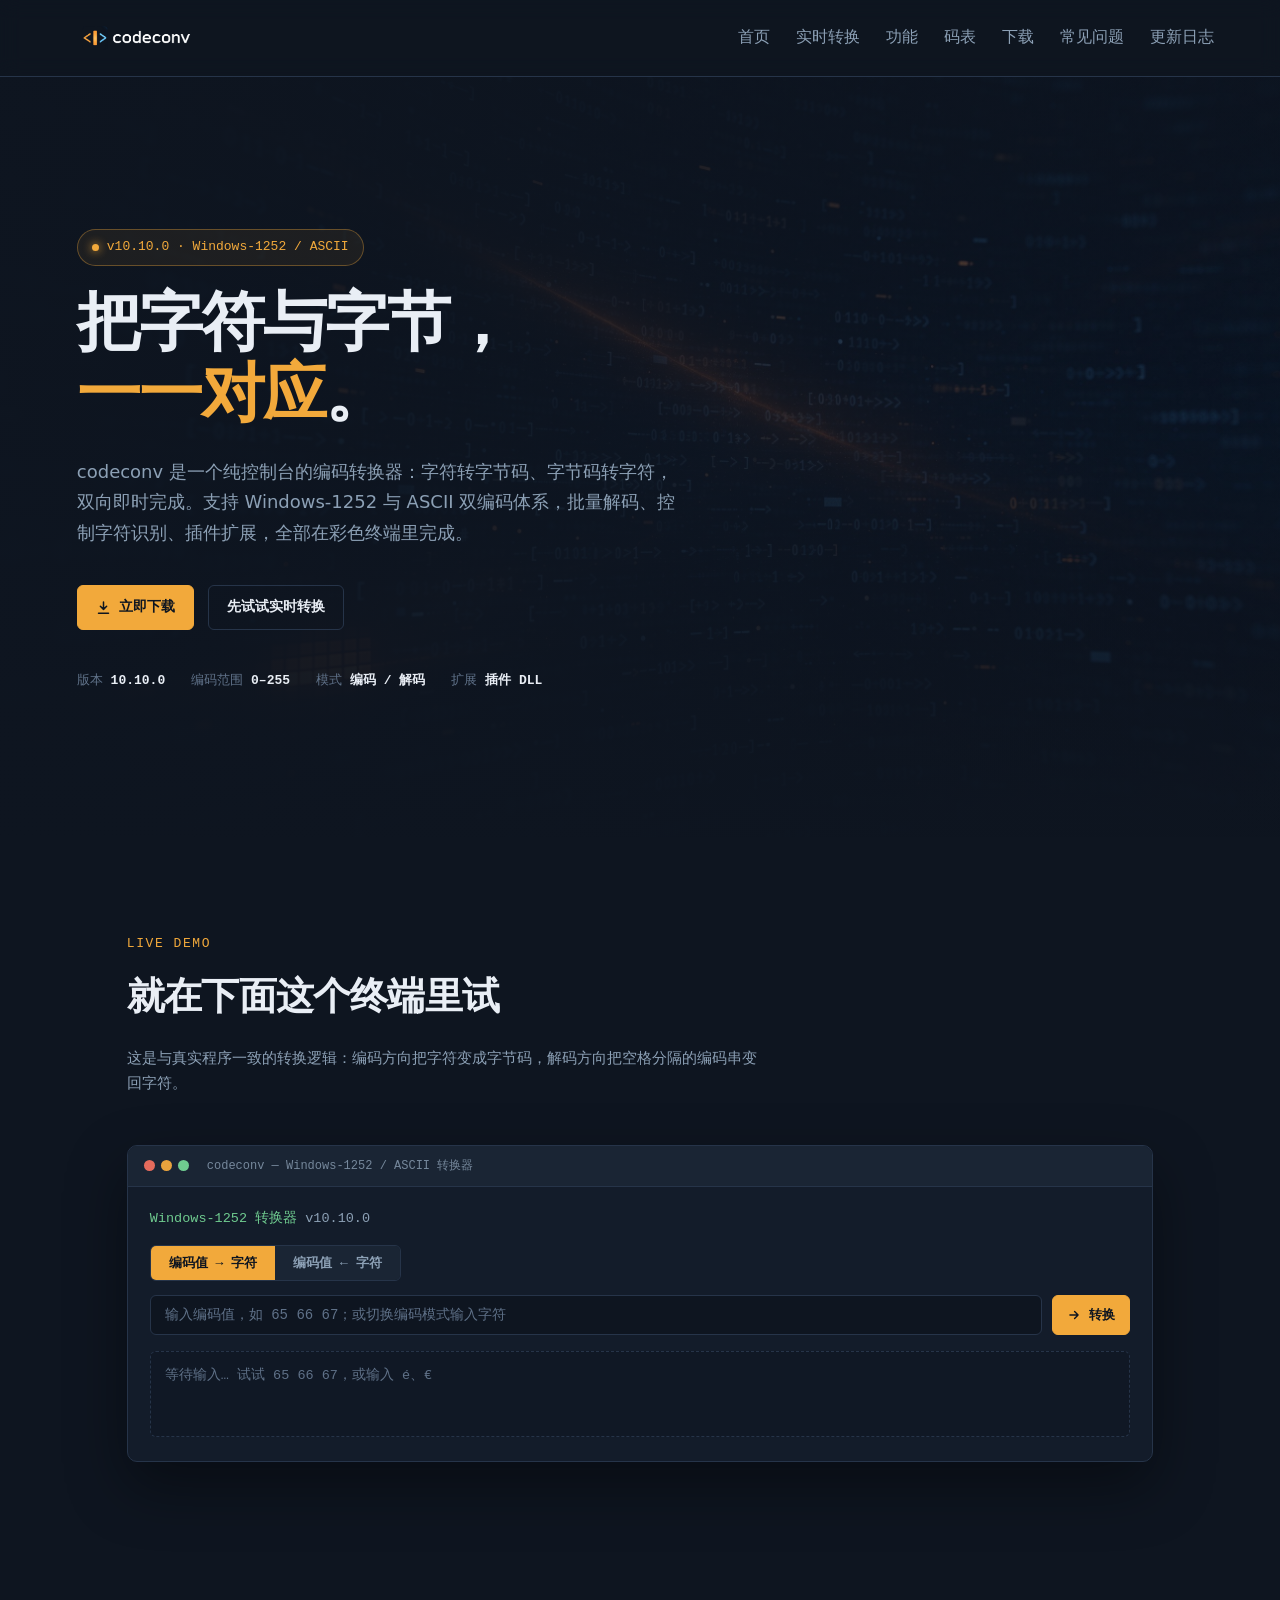
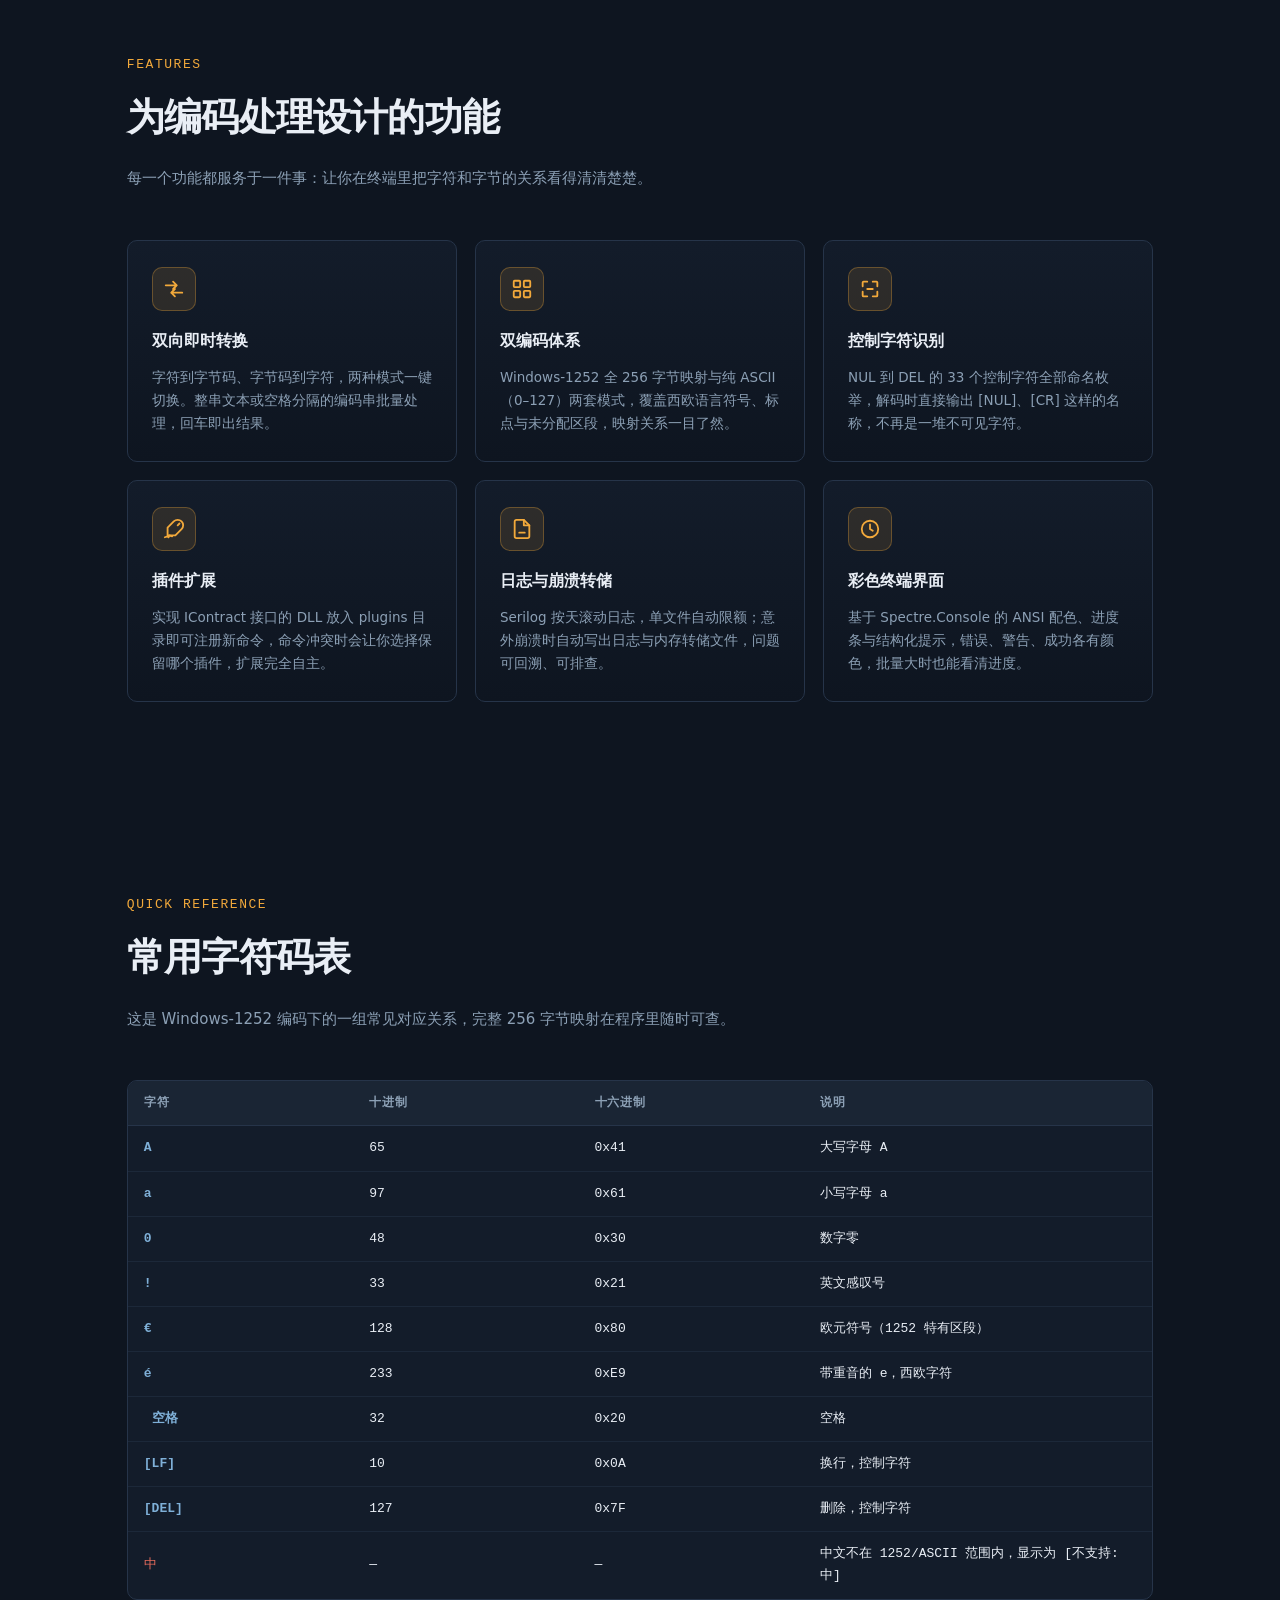
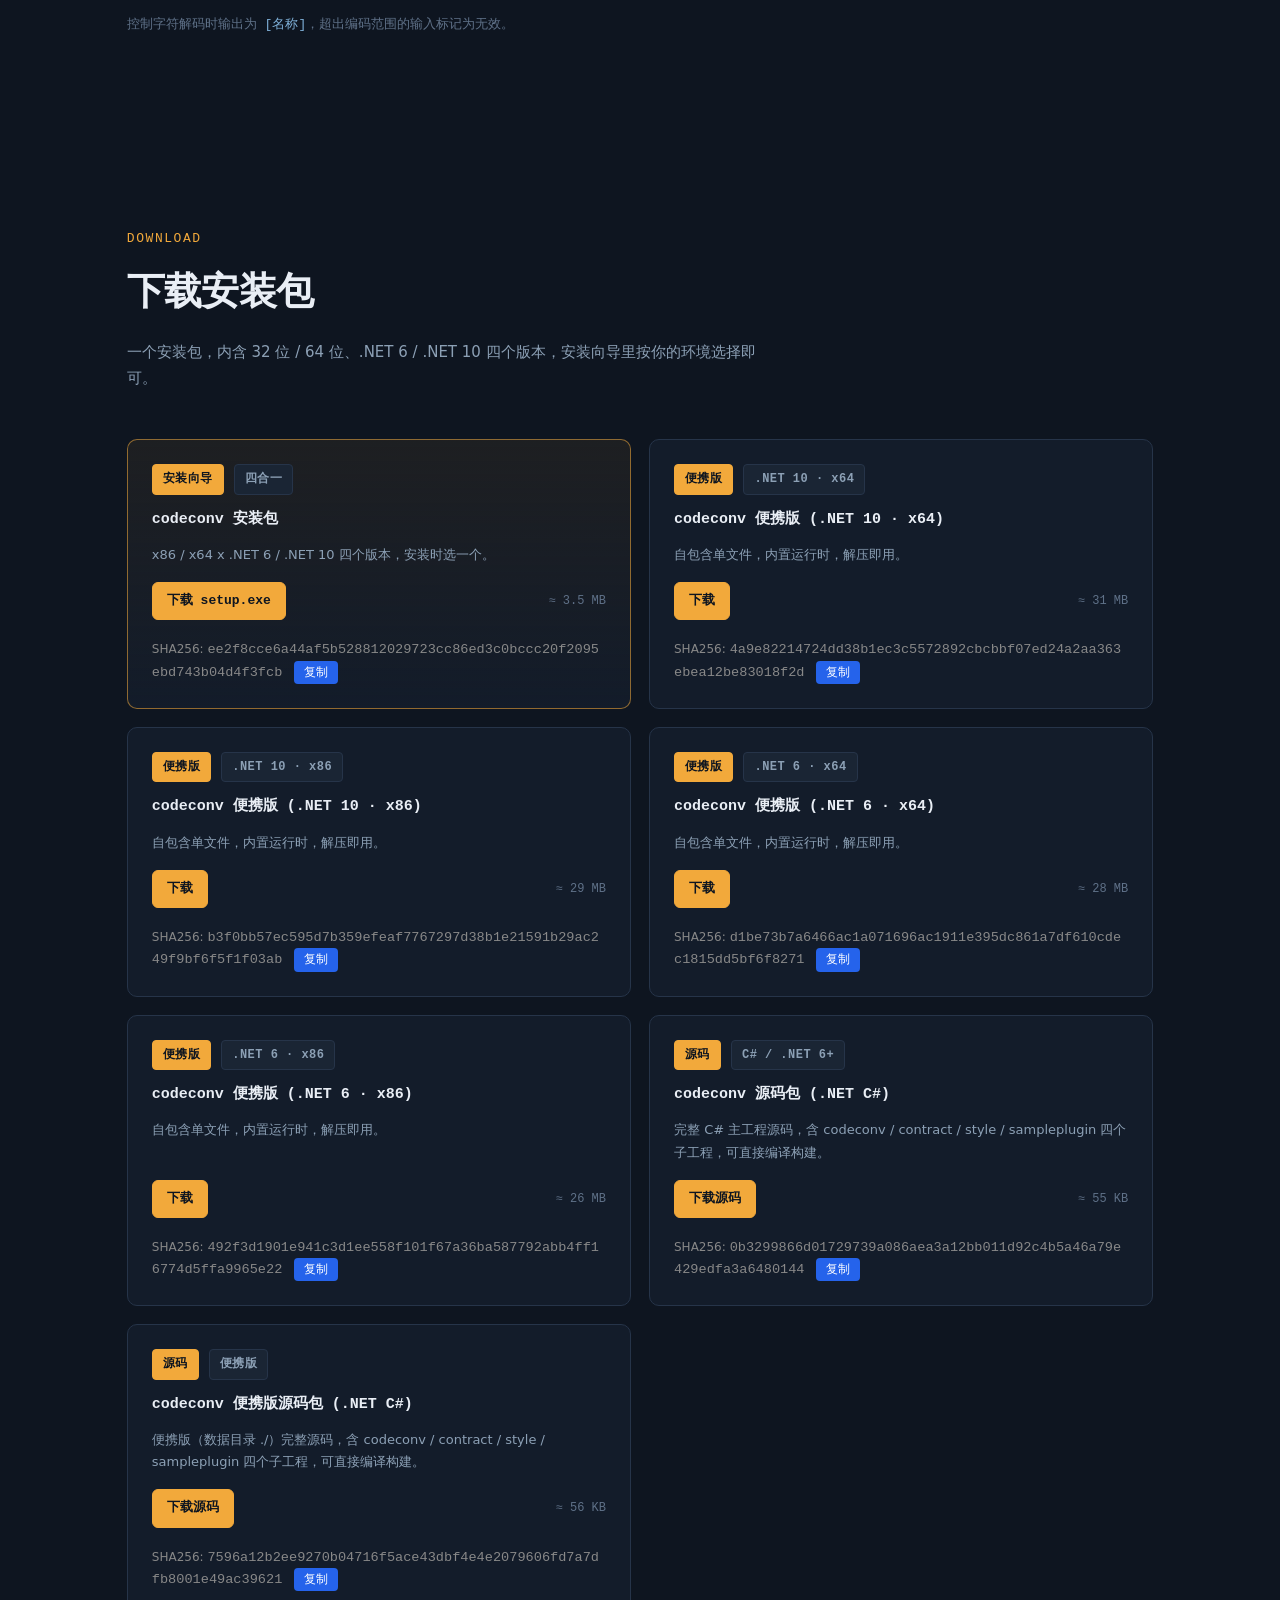
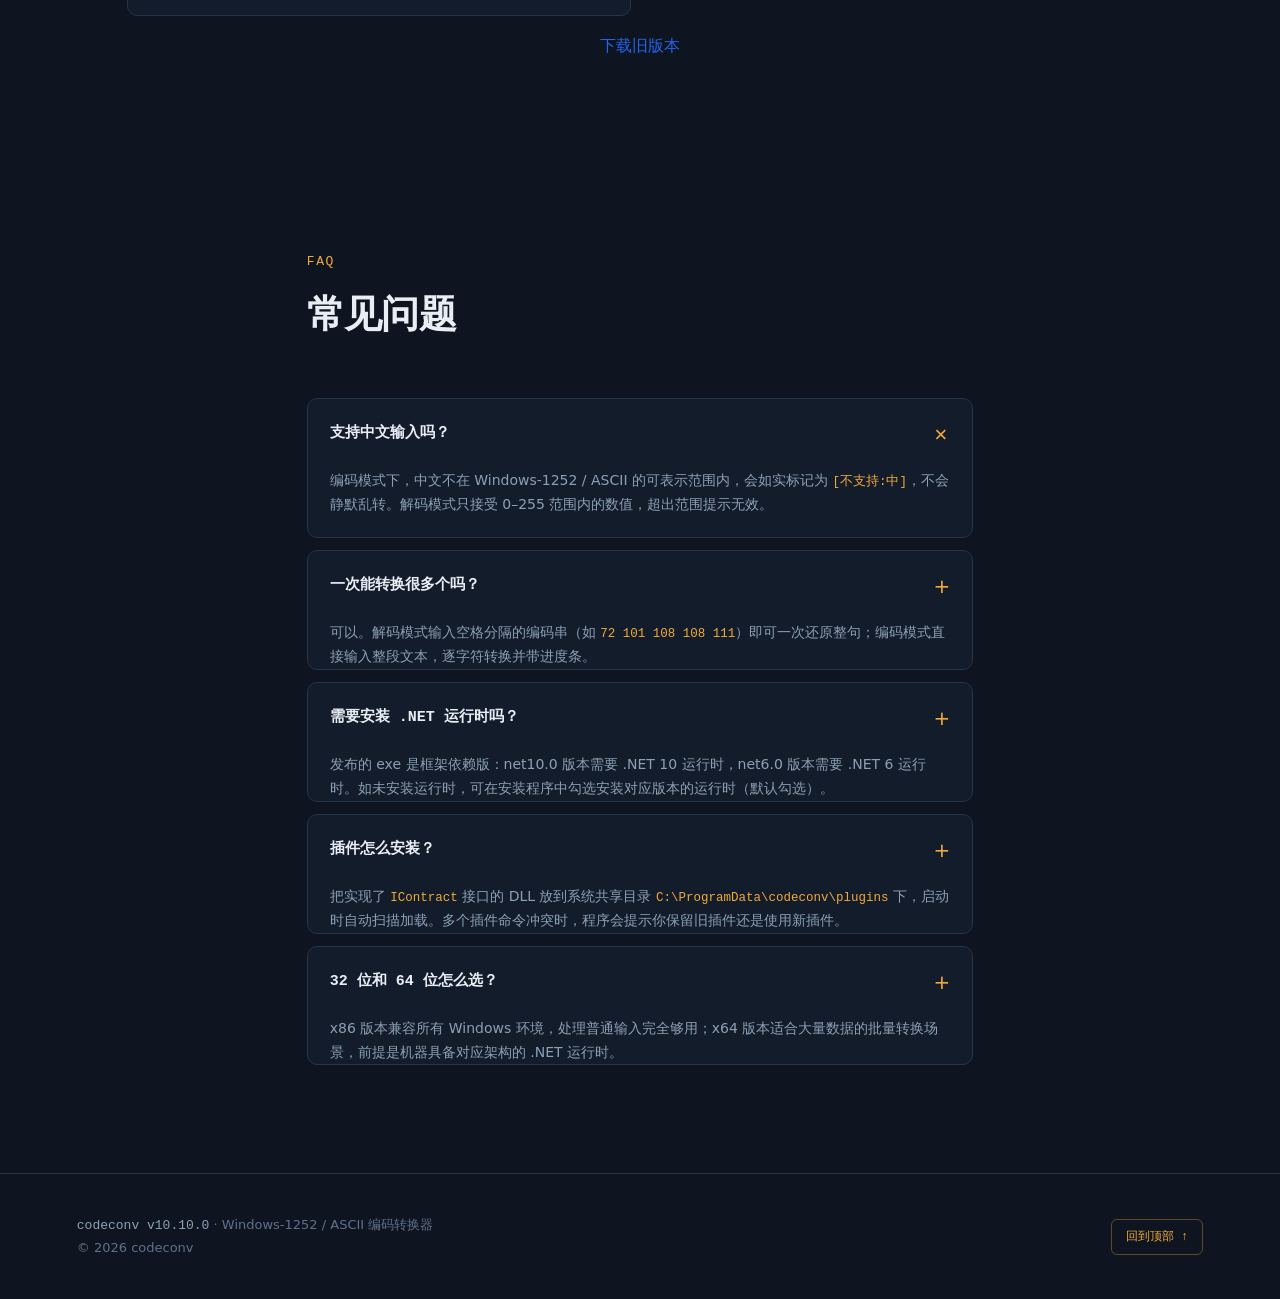
==== commit b4ebb803: "Initial commit" ====
--- a/index.html
+++ b/index.html
@@ -71,8 +71,8 @@
             <div class="demo-body">
                 <div class="demo-banner" id="demoBanner"><span class="ok">Windows-1252 转换器</span> v10.10.0</div>
                 <div class="demo-tabs" role="tablist">
-                    <button type="button" id="tabDecode" class="on">解码 &#8594; 字符</button>
-                    <button type="button" id="tabEncode">编码 &#8592; 字符</button>
+                    <button type="button" id="tabDecode" class="on">编码值 &#8594; 字符</button>
+                    <button type="button" id="tabEncode">编码值 &#8592; 字符</button>
                 </div>
                 <div class="demo-input-row">
                     <input id="demoInput" type="text" placeholder="输入编码值，如 65 66 67；或切换编码模式输入字符" autocomplete="off"
@@ -271,7 +271,7 @@
                     <a class="btn small" href="./download/install/setup.exe">下载 setup.exe</a>
                     <span class="dl-meta">≈ 3.5 MB</span>
                 </div>
-                <div class="sha256">SHA256: <span class="hash-text">d5a64f4974d47e963b7489a684878dc62c8e58041aab50c37389fde4f7dafa06</span> <button type="button" class="copy-btn" onclick="copyHash(this)">复制</button></div>
+                <div class="sha256">SHA256: <span class="hash-text">ee2f8cce6a44af5b528812029723cc86ed3c0bccc20f2095ebd743b04d4f3fcb</span> <button type="button" class="copy-btn" onclick="copyHash(this)">复制</button></div>
             </div>
             <div class="dl-card">
                 <div class="dl-top">
@@ -284,7 +284,7 @@
                     <a class="btn small" href="./download/portable/codeconv-10.10.0-portable-net10-x64.zip">下载</a>
                     <span class="dl-meta">≈ 31 MB</span>
                 </div>
-                <div class="sha256">SHA256: <span class="hash-text">3bddede87554e59ed2e5ceaf35e06133abdbdc75a1eb52c5087616fd5345a5ec</span> <button type="button" class="copy-btn" onclick="copyHash(this)">复制</button></div>
+                <div class="sha256">SHA256: <span class="hash-text">4a9e82214724dd38b1ec3c5572892cbcbbf07ed24a2aa363ebea12be83018f2d</span> <button type="button" class="copy-btn" onclick="copyHash(this)">复制</button></div>
             </div>
             <div class="dl-card">
                 <div class="dl-top">
@@ -297,7 +297,7 @@
                     <a class="btn small" href="./download/portable/codeconv-10.10.0-portable-net10-x86.zip">下载</a>
                     <span class="dl-meta">≈ 29 MB</span>
                 </div>
-                <div class="sha256">SHA256: <span class="hash-text">c705a12f9c0178a31081f352e035735455d7a2cfee53336ab52156d006467e6e</span> <button type="button" class="copy-btn" onclick="copyHash(this)">复制</button></div>
+                <div class="sha256">SHA256: <span class="hash-text">b3f0bb57ec595d7b359efeaf7767297d38b1e21591b29ac249f9bf6f5f1f03ab</span> <button type="button" class="copy-btn" onclick="copyHash(this)">复制</button></div>
             </div>
             <div class="dl-card">
                 <div class="dl-top">
@@ -310,7 +310,7 @@
                     <a class="btn small" href="./download/portable/codeconv-10.10.0-portable-net6-x64.zip">下载</a>
                     <span class="dl-meta">≈ 28 MB</span>
                 </div>
-                <div class="sha256">SHA256: <span class="hash-text">558b9adb345d3779d1a9b0ddf8b7e0c473b63fc5e12de92818cd6a3aa35ad7d0</span> <button type="button" class="copy-btn" onclick="copyHash(this)">复制</button></div>
+                <div class="sha256">SHA256: <span class="hash-text">d1be73b7a6466ac1a071696ac1911e395dc861a7df610cdec1815dd5bf6f8271</span> <button type="button" class="copy-btn" onclick="copyHash(this)">复制</button></div>
             </div>
             <div class="dl-card">
                 <div class="dl-top">
@@ -323,7 +323,7 @@
                     <a class="btn small" href="./download/portable/codeconv-10.10.0-portable-net6-x86.zip">下载</a>
                     <span class="dl-meta">≈ 26 MB</span>
                 </div>
-                <div class="sha256">SHA256: <span class="hash-text">cf12b50ae1d446715a091a22a6fbe51e7ecde641afff317c94d0f89683a245e2</span> <button type="button" class="copy-btn" onclick="copyHash(this)">复制</button></div>
+                <div class="sha256">SHA256: <span class="hash-text">492f3d1901e941c3d1ee558f101f67a36ba587792abb4ff16774d5ffa9965e22</span> <button type="button" class="copy-btn" onclick="copyHash(this)">复制</button></div>
             </div>
             <div class="dl-card">
                 <div class="dl-top">
@@ -331,12 +331,25 @@
                     <span class="dl-tag tfm">C# / .NET 6+</span>
                 </div>
                 <div class="dl-name">codeconv 源码包 (.NET C#)</div>
-                <div class="dl-desc">完整 C# 主工程源码，含 codeconv / contract / style 三个子工程，可直接编译构建。</div>
+                <div class="dl-desc">完整 C# 主工程源码，含 codeconv / contract / style / sampleplugin 四个子工程，可直接编译构建。</div>
                 <div class="dl-foot">
                     <a class="btn small" href="./download/source/codeconv-10.10.0-source.zip">下载源码</a>
                     <span class="dl-meta">≈ 55 KB</span>
                 </div>
                 <div class="sha256">SHA256: <span class="hash-text">0b3299866d01729739a086aea3a12bb011d92c4b5a46a79e429edfa3a6480144</span> <button type="button" class="copy-btn" onclick="copyHash(this)">复制</button></div>
+            </div>
+            <div class="dl-card">
+                <div class="dl-top">
+                    <span class="dl-tag hot">源码</span>
+                    <span class="dl-tag tfm">便携版</span>
+                </div>
+                <div class="dl-name">codeconv 便携版源码包 (.NET C#)</div>
+                <div class="dl-desc">便携版（数据目录 ./）完整源码，含 codeconv / contract / style / sampleplugin 四个子工程，可直接编译构建。</div>
+                <div class="dl-foot">
+                    <a class="btn small" href="./download/source/codeconv-10.10.0-portable-source.zip">下载源码</a>
+                    <span class="dl-meta">≈ 56 KB</span>
+                </div>
+                <div class="sha256">SHA256: <span class="hash-text">7596a12b2ee9270b04716f5ace43dbf4e4e2079606fd7a7dfb8001e49ac39621</span> <button type="button" class="copy-btn" onclick="copyHash(this)">复制</button></div>
             </div>
         </div>
         <div class="download-old">
@@ -472,8 +485,8 @@
                     ? '输入编码值，如 65 66 67'
                     : '输入字符，如 Hello € é';
                 $('demoBanner').innerHTML = m === 'decode'
-                    ? '<span class="ok">解码模式</span>  &#8594; 编码值 &#8594; 字符'
-                    : '<span class="ok">编码模式</span>  &#8594; 字符 &#8594; 编码值';
+                    ? '<span class="ok">解码模式</span> 编码值 &#8594; 字符'
+                    : '<span class="ok">编码模式</span> 字符 &#8594; 编码值';
                 $('demoOut').innerHTML = '<span class="hint">等待输入…</span>';
             }
 
